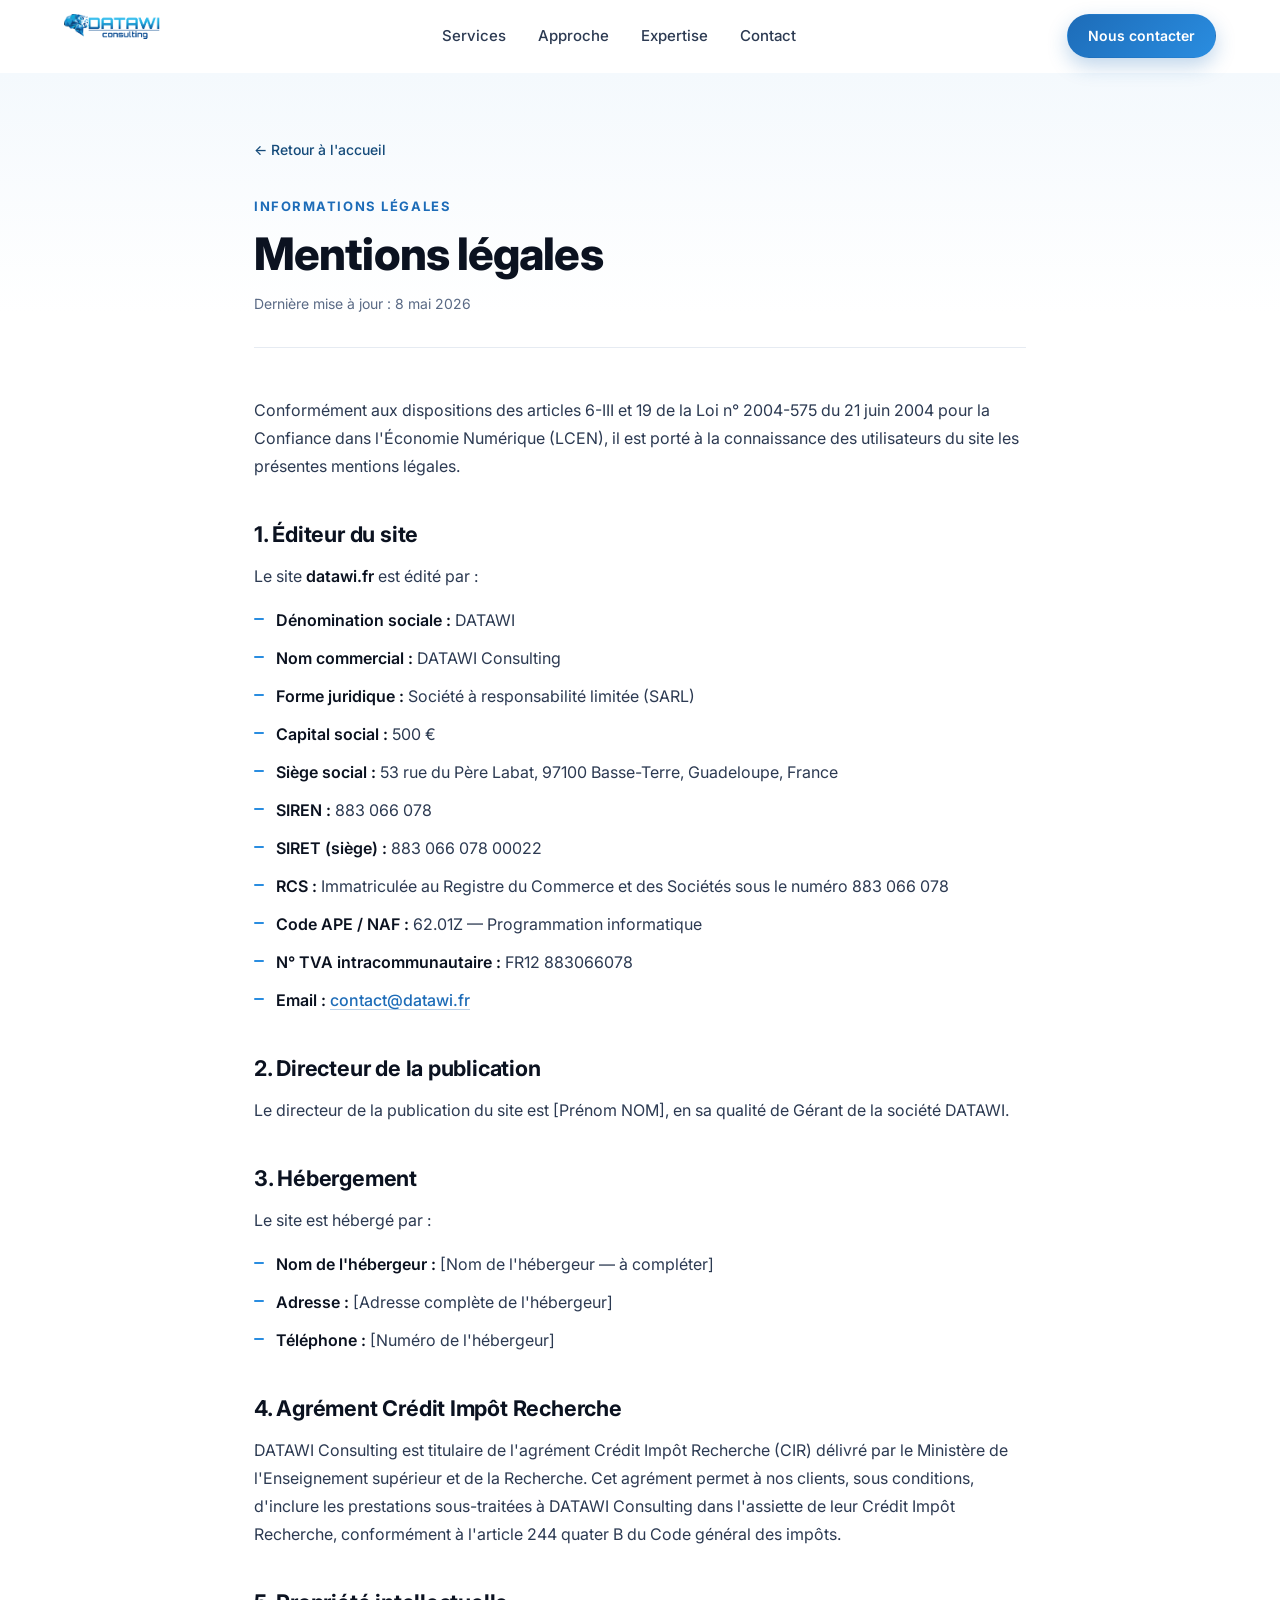
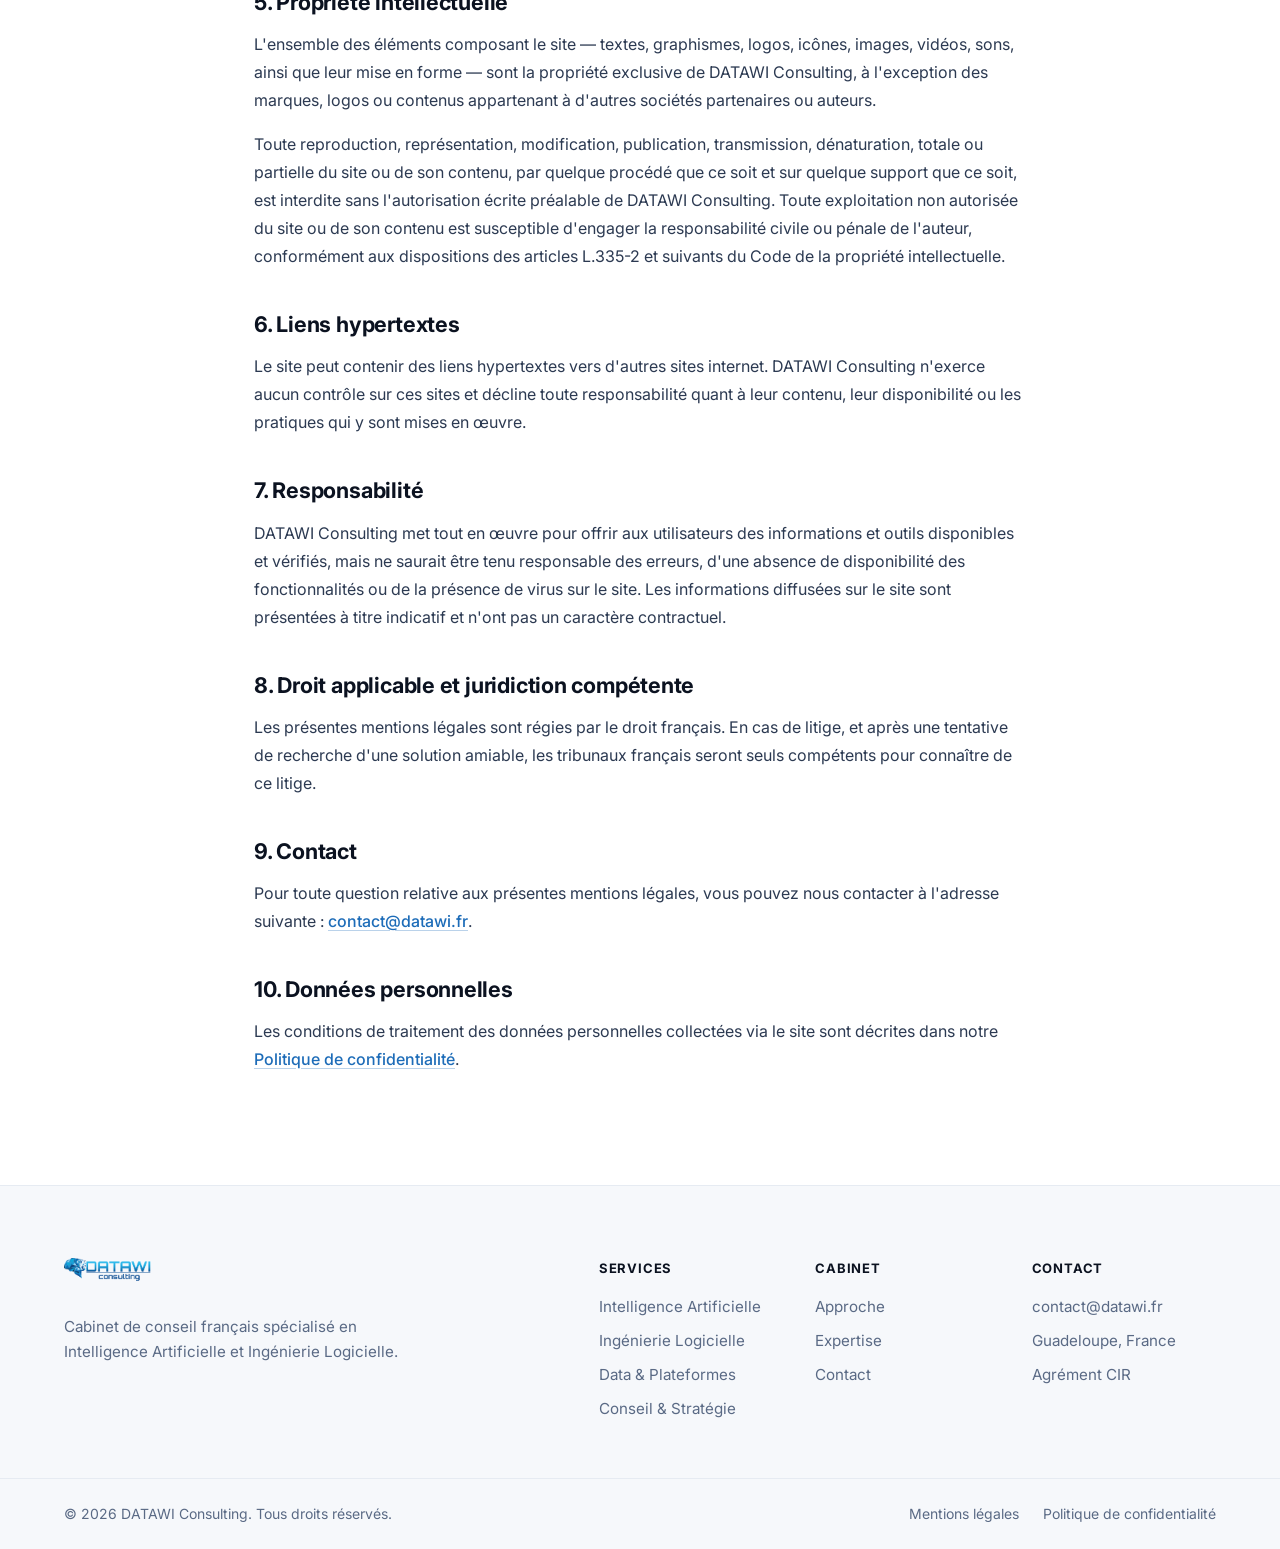
==== mentions-legales.html @ 80c9b4b9 "Initial DATAWI landing page" ====
<!DOCTYPE html>
<html lang="fr">
<head>
    <meta charset="UTF-8">
    <meta name="viewport" content="width=device-width, initial-scale=1.0">
    <meta name="description" content="Mentions légales du site DATAWI Consulting.">
    <meta name="robots" content="noindex, follow">
    <title>Mentions légales — DATAWI Consulting</title>
    <link rel="icon" type="image/png" href="assets/datawi-logo.png">
    <link rel="preconnect" href="https://fonts.googleapis.com">
    <link rel="preconnect" href="https://fonts.gstatic.com" crossorigin>
    <link href="https://fonts.googleapis.com/css2?family=Inter:wght@300;400;500;600;700;800&display=swap" rel="stylesheet">
    <link rel="stylesheet" href="styles.css">
</head>
<body>
    <!-- Header -->
    <header class="header" id="header">
        <div class="container header-inner">
            <a href="index.html" class="logo-link" aria-label="DATAWI Consulting — Retour à l'accueil">
                <img src="assets/datawi-logo.png" alt="DATAWI Consulting" class="logo">
            </a>
            <nav class="nav" aria-label="Navigation principale">
                <ul class="nav-list">
                    <li><a href="index.html#services">Services</a></li>
                    <li><a href="index.html#approche">Approche</a></li>
                    <li><a href="index.html#expertise">Expertise</a></li>
                    <li><a href="index.html#contact">Contact</a></li>
                </ul>
            </nav>
            <a href="index.html#contact" class="btn btn-primary btn-header">Nous contacter</a>
            <button class="menu-toggle" aria-label="Menu" aria-expanded="false">
                <span></span><span></span><span></span>
            </button>
        </div>
    </header>

    <!-- Legal content -->
    <main class="legal-page">
        <div class="container legal-container">
            <a href="index.html" class="legal-back">← Retour à l'accueil</a>
            <header class="legal-header">
                <span class="eyebrow">Informations légales</span>
                <h1>Mentions légales</h1>
                <p class="legal-meta">Dernière mise à jour : 8 mai 2026</p>
            </header>

            <div class="legal-content">
                <p>
                    Conformément aux dispositions des articles 6-III et 19 de la Loi n° 2004-575
                    du 21 juin 2004 pour la Confiance dans l'Économie Numérique (LCEN), il est
                    porté à la connaissance des utilisateurs du site les présentes mentions légales.
                </p>

                <h2>1. Éditeur du site</h2>
                <p>
                    Le site <strong>datawi.fr</strong> est édité par :
                </p>
                <ul>
                    <li><strong>Dénomination sociale :</strong> DATAWI</li>
                    <li><strong>Nom commercial :</strong> DATAWI Consulting</li>
                    <li><strong>Forme juridique :</strong> Société à responsabilité limitée (SARL)</li>
                    <li><strong>Capital social :</strong> 500 €</li>
                    <li><strong>Siège social :</strong> 53 rue du Père Labat, 97100 Basse-Terre, Guadeloupe, France</li>
                    <li><strong>SIREN :</strong> 883 066 078</li>
                    <li><strong>SIRET (siège) :</strong> 883 066 078 00022</li>
                    <li><strong>RCS :</strong> Immatriculée au Registre du Commerce et des Sociétés sous le numéro 883 066 078</li>
                    <li><strong>Code APE / NAF :</strong> 62.01Z — Programmation informatique</li>
                    <li><strong>N° TVA intracommunautaire :</strong> FR12 883066078</li>
                    <li><strong>Email :</strong> <a href="mailto:contact@datawi.fr">contact@datawi.fr</a></li>
                </ul>

                <h2>2. Directeur de la publication</h2>
                <p>
                    Le directeur de la publication du site est [Prénom NOM], en sa qualité de
                    Gérant de la société DATAWI.
                </p>

                <h2>3. Hébergement</h2>
                <p>
                    Le site est hébergé par :
                </p>
                <ul>
                    <li><strong>Nom de l'hébergeur :</strong> [Nom de l'hébergeur — à compléter]</li>
                    <li><strong>Adresse :</strong> [Adresse complète de l'hébergeur]</li>
                    <li><strong>Téléphone :</strong> [Numéro de l'hébergeur]</li>
                </ul>

                <h2>4. Agrément Crédit Impôt Recherche</h2>
                <p>
                    DATAWI Consulting est titulaire de l'agrément Crédit Impôt Recherche (CIR)
                    délivré par le Ministère de l'Enseignement supérieur et de la Recherche.
                    Cet agrément permet à nos clients, sous conditions, d'inclure les prestations
                    sous-traitées à DATAWI Consulting dans l'assiette de leur Crédit Impôt
                    Recherche, conformément à l'article 244 quater B du Code général des impôts.
                </p>

                <h2>5. Propriété intellectuelle</h2>
                <p>
                    L'ensemble des éléments composant le site — textes, graphismes, logos, icônes,
                    images, vidéos, sons, ainsi que leur mise en forme — sont la propriété
                    exclusive de DATAWI Consulting, à l'exception des marques, logos ou contenus
                    appartenant à d'autres sociétés partenaires ou auteurs.
                </p>
                <p>
                    Toute reproduction, représentation, modification, publication, transmission,
                    dénaturation, totale ou partielle du site ou de son contenu, par quelque
                    procédé que ce soit et sur quelque support que ce soit, est interdite sans
                    l'autorisation écrite préalable de DATAWI Consulting. Toute exploitation non
                    autorisée du site ou de son contenu est susceptible d'engager la responsabilité
                    civile ou pénale de l'auteur, conformément aux dispositions des articles
                    L.335-2 et suivants du Code de la propriété intellectuelle.
                </p>

                <h2>6. Liens hypertextes</h2>
                <p>
                    Le site peut contenir des liens hypertextes vers d'autres sites internet.
                    DATAWI Consulting n'exerce aucun contrôle sur ces sites et décline toute
                    responsabilité quant à leur contenu, leur disponibilité ou les pratiques
                    qui y sont mises en œuvre.
                </p>

                <h2>7. Responsabilité</h2>
                <p>
                    DATAWI Consulting met tout en œuvre pour offrir aux utilisateurs des
                    informations et outils disponibles et vérifiés, mais ne saurait être tenu
                    responsable des erreurs, d'une absence de disponibilité des fonctionnalités
                    ou de la présence de virus sur le site. Les informations diffusées sur le
                    site sont présentées à titre indicatif et n'ont pas un caractère contractuel.
                </p>

                <h2>8. Droit applicable et juridiction compétente</h2>
                <p>
                    Les présentes mentions légales sont régies par le droit français. En cas de
                    litige, et après une tentative de recherche d'une solution amiable, les
                    tribunaux français seront seuls compétents pour connaître de ce litige.
                </p>

                <h2>9. Contact</h2>
                <p>
                    Pour toute question relative aux présentes mentions légales, vous pouvez nous
                    contacter à l'adresse suivante :
                    <a href="mailto:contact@datawi.fr">contact@datawi.fr</a>.
                </p>

                <h2>10. Données personnelles</h2>
                <p>
                    Les conditions de traitement des données personnelles collectées via le site
                    sont décrites dans notre
                    <a href="politique-confidentialite.html">Politique de confidentialité</a>.
                </p>
            </div>
        </div>
    </main>

    <!-- Footer -->
    <footer class="footer">
        <div class="container footer-inner">
            <div class="footer-brand">
                <img src="assets/datawi-logo.png" alt="DATAWI Consulting" class="footer-logo">
                <p>Cabinet de conseil français spécialisé en Intelligence Artificielle et Ingénierie Logicielle.</p>
            </div>
            <div class="footer-cols">
                <div class="footer-col">
                    <h5>Services</h5>
                    <ul>
                        <li><a href="index.html#services">Intelligence Artificielle</a></li>
                        <li><a href="index.html#services">Ingénierie Logicielle</a></li>
                        <li><a href="index.html#services">Data & Plateformes</a></li>
                        <li><a href="index.html#services">Conseil & Stratégie</a></li>
                    </ul>
                </div>
                <div class="footer-col">
                    <h5>Cabinet</h5>
                    <ul>
                        <li><a href="index.html#approche">Approche</a></li>
                        <li><a href="index.html#expertise">Expertise</a></li>
                        <li><a href="index.html#contact">Contact</a></li>
                    </ul>
                </div>
                <div class="footer-col">
                    <h5>Contact</h5>
                    <ul>
                        <li><a href="mailto:contact@datawi.fr">contact@datawi.fr</a></li>
                        <li>Guadeloupe, France</li>
                        <li>Agrément CIR</li>
                    </ul>
                </div>
            </div>
        </div>
        <div class="footer-bottom">
            <div class="container footer-bottom-inner">
                <p>© 2026 DATAWI Consulting. Tous droits réservés.</p>
                <div class="footer-legal">
                    <a href="mentions-legales.html">Mentions légales</a>
                    <a href="politique-confidentialite.html">Politique de confidentialité</a>
                </div>
            </div>
        </div>
    </footer>

    <script>
        const header = document.getElementById('header');
        window.addEventListener('scroll', () => {
            header.classList.toggle('scrolled', window.scrollY > 20);
        });
        const toggle = document.querySelector('.menu-toggle');
        const nav = document.querySelector('.nav');
        toggle.addEventListener('click', () => {
            const open = nav.classList.toggle('open');
            toggle.classList.toggle('open', open);
            toggle.setAttribute('aria-expanded', open);
        });
    </script>
</body>
</html>
---- styles.css ----
/* ============================================================
   DATAWI Consulting — Landing page
   ============================================================ */

:root {
    /* Colors — pulled from logo */
    --blue-900: #0a2540;
    --blue-800: #103358;
    --blue-700: #154b7a;
    --blue-600: #1d6cb8;
    --blue-500: #2a8de0;
    --blue-400: #4ea7ee;
    --blue-300: #8cc7f4;
    --blue-100: #e6f2fb;
    --blue-50:  #f4f9fd;

    --ink-900: #0b1220;
    --ink-700: #2c3a52;
    --ink-500: #5a6a85;
    --ink-300: #98a4b8;
    --ink-100: #e6ebf2;
    --ink-50:  #f6f8fb;

    --white: #ffffff;
    --bg: #ffffff;

    /* Typography */
    --font: 'Inter', -apple-system, BlinkMacSystemFont, 'Segoe UI', sans-serif;

    /* Layout */
    --container: 1200px;
    --radius: 14px;
    --radius-lg: 22px;

    /* Shadows */
    --shadow-sm: 0 2px 8px rgba(15, 41, 80, 0.04);
    --shadow-md: 0 8px 28px rgba(15, 41, 80, 0.08);
    --shadow-lg: 0 24px 60px rgba(15, 41, 80, 0.12);

    /* Transitions */
    --t: 0.25s ease;
}

* { box-sizing: border-box; margin: 0; padding: 0; }

html { scroll-behavior: smooth; }

body {
    font-family: var(--font);
    color: var(--ink-900);
    background: var(--bg);
    line-height: 1.6;
    -webkit-font-smoothing: antialiased;
    -moz-osx-font-smoothing: grayscale;
}

img { max-width: 100%; display: block; }

a { color: inherit; text-decoration: none; transition: color var(--t); }

ul { list-style: none; }

.container {
    max-width: var(--container);
    margin: 0 auto;
    padding: 0 24px;
}

/* ===== Buttons ===== */
.btn {
    display: inline-flex;
    align-items: center;
    justify-content: center;
    gap: 8px;
    padding: 13px 24px;
    border-radius: 999px;
    font-weight: 600;
    font-size: 15px;
    border: 1.5px solid transparent;
    cursor: pointer;
    transition: all var(--t);
    white-space: nowrap;
    font-family: inherit;
}

.btn-primary {
    background: linear-gradient(135deg, var(--blue-600), var(--blue-500));
    color: var(--white);
    box-shadow: 0 8px 20px rgba(29, 108, 184, 0.28);
}
.btn-primary:hover {
    transform: translateY(-2px);
    box-shadow: 0 12px 28px rgba(29, 108, 184, 0.36);
}

.btn-ghost {
    color: var(--blue-700);
    border-color: transparent;
}
.btn-ghost:hover { color: var(--blue-600); }

.btn-ghost-light {
    color: var(--white);
    border-color: rgba(255,255,255,0.3);
}
.btn-ghost-light:hover {
    background: rgba(255,255,255,0.1);
    border-color: rgba(255,255,255,0.6);
}

.btn-large {
    padding: 16px 32px;
    font-size: 16px;
}

/* ===== Header ===== */
.header {
    position: sticky;
    top: 0;
    z-index: 100;
    background: rgba(255,255,255,0.85);
    backdrop-filter: saturate(180%) blur(14px);
    -webkit-backdrop-filter: saturate(180%) blur(14px);
    border-bottom: 1px solid transparent;
    transition: all var(--t);
}
.header.scrolled {
    border-bottom-color: var(--ink-100);
    box-shadow: var(--shadow-sm);
}

.header-inner {
    display: flex;
    align-items: center;
    justify-content: space-between;
    height: 72px;
    gap: 24px;
}

.logo-link { display: flex; align-items: center; }
.logo { height: 44px; width: auto; }

.nav-list {
    display: flex;
    gap: 32px;
    align-items: center;
}
.nav-list a {
    font-weight: 500;
    font-size: 15px;
    color: var(--ink-700);
    position: relative;
    padding: 6px 0;
}
.nav-list a:hover { color: var(--blue-600); }
.nav-list a::after {
    content: '';
    position: absolute;
    left: 0; bottom: 0;
    height: 2px;
    width: 0;
    background: var(--blue-600);
    transition: width var(--t);
}
.nav-list a:hover::after { width: 100%; }

.btn-header { padding: 10px 20px; font-size: 14px; }

.menu-toggle {
    display: none;
    flex-direction: column;
    gap: 5px;
    background: none;
    border: none;
    cursor: pointer;
    padding: 8px;
}
.menu-toggle span {
    width: 24px;
    height: 2px;
    background: var(--ink-900);
    transition: all var(--t);
}
.menu-toggle.open span:nth-child(1) { transform: translateY(7px) rotate(45deg); }
.menu-toggle.open span:nth-child(2) { opacity: 0; }
.menu-toggle.open span:nth-child(3) { transform: translateY(-7px) rotate(-45deg); }

/* ===== Hero ===== */
.hero {
    position: relative;
    padding: 100px 0 120px;
    overflow: hidden;
    background: linear-gradient(180deg, var(--blue-50) 0%, #ffffff 100%);
}

.hero-bg {
    position: absolute;
    inset: 0;
    z-index: 0;
    pointer-events: none;
}
.hero-shape {
    position: absolute;
    border-radius: 50%;
    filter: blur(80px);
    opacity: 0.5;
}
.shape-1 {
    width: 500px;
    height: 500px;
    background: radial-gradient(circle, var(--blue-300), transparent);
    top: -180px;
    right: -120px;
}
.shape-2 {
    width: 600px;
    height: 600px;
    background: radial-gradient(circle, var(--blue-400), transparent);
    bottom: -300px;
    left: -200px;
    opacity: 0.25;
}
.hero-grid {
    position: absolute;
    inset: 0;
    background-image:
        linear-gradient(rgba(29, 108, 184, 0.05) 1px, transparent 1px),
        linear-gradient(90deg, rgba(29, 108, 184, 0.05) 1px, transparent 1px);
    background-size: 48px 48px;
    mask-image: radial-gradient(ellipse at center, black 30%, transparent 70%);
}

.hero-inner {
    position: relative;
    z-index: 1;
}

.hero-content { max-width: 820px; }

.hero-badge {
    display: inline-block;
    padding: 6px 14px;
    border-radius: 999px;
    background: var(--blue-100);
    color: var(--blue-700);
    font-size: 13px;
    font-weight: 600;
    letter-spacing: 0.02em;
    margin-bottom: 24px;
}

.hero-title {
    font-size: clamp(2.4rem, 5vw, 4rem);
    font-weight: 800;
    line-height: 1.08;
    letter-spacing: -0.02em;
    margin-bottom: 24px;
    color: var(--ink-900);
}

.gradient-text {
    background: linear-gradient(135deg, var(--blue-600), var(--blue-400));
    -webkit-background-clip: text;
    background-clip: text;
    color: transparent;
}

.hero-subtitle {
    font-size: clamp(1.05rem, 1.5vw, 1.2rem);
    color: var(--ink-700);
    max-width: 660px;
    margin-bottom: 36px;
    line-height: 1.65;
}

.hero-actions {
    display: flex;
    gap: 16px;
    align-items: center;
    flex-wrap: wrap;
    margin-bottom: 64px;
}

.hero-stats {
    display: grid;
    grid-template-columns: repeat(3, auto);
    gap: 48px;
    padding-top: 32px;
    border-top: 1px solid var(--ink-100);
    max-width: 700px;
}
.stat-value {
    font-size: 1.6rem;
    font-weight: 800;
    color: var(--blue-700);
    letter-spacing: -0.02em;
    line-height: 1.05;
    margin-bottom: 8px;
    background: linear-gradient(135deg, var(--blue-700), var(--blue-500));
    -webkit-background-clip: text;
    background-clip: text;
    color: transparent;
}
.stat-label {
    font-size: 13px;
    color: var(--ink-500);
    font-weight: 500;
    line-height: 1.4;
}

/* ===== CIR strip ===== */
.cir-strip {
    padding: 28px 0;
    background: linear-gradient(90deg, var(--blue-50) 0%, var(--ink-50) 100%);
    border-top: 1px solid var(--blue-100);
    border-bottom: 1px solid var(--blue-100);
}
.cir-inner {
    display: flex;
    align-items: center;
    justify-content: center;
    gap: 20px;
    flex-wrap: wrap;
    text-align: left;
}
.cir-badge {
    flex-shrink: 0;
    width: 48px;
    height: 48px;
    border-radius: 12px;
    background: linear-gradient(135deg, var(--blue-600), var(--blue-500));
    color: var(--white);
    display: flex;
    align-items: center;
    justify-content: center;
    box-shadow: 0 6px 16px rgba(29, 108, 184, 0.25);
}
.cir-badge svg { width: 24px; height: 24px; }
.cir-text {
    display: flex;
    flex-direction: column;
    gap: 2px;
    max-width: 720px;
}
.cir-text strong {
    font-size: 15px;
    font-weight: 700;
    color: var(--blue-900);
    letter-spacing: -0.005em;
}
.cir-text span {
    font-size: 14px;
    color: var(--ink-500);
    line-height: 1.5;
}

/* ===== Section header ===== */
.section-header {
    text-align: center;
    max-width: 760px;
    margin: 0 auto 64px;
}
.eyebrow {
    display: inline-block;
    font-size: 13px;
    font-weight: 700;
    letter-spacing: 0.12em;
    text-transform: uppercase;
    color: var(--blue-600);
    margin-bottom: 14px;
}
.eyebrow-light { color: var(--blue-300); }

.section-header h2,
.approach-content h2,
.cta-content h2 {
    font-size: clamp(1.8rem, 3.4vw, 2.6rem);
    font-weight: 800;
    line-height: 1.18;
    letter-spacing: -0.02em;
    margin-bottom: 16px;
    color: var(--ink-900);
}
.section-subtitle {
    font-size: 1.05rem;
    color: var(--ink-500);
    line-height: 1.65;
}

/* ===== Services ===== */
.services {
    padding: 120px 0;
}

.services-grid {
    display: grid;
    grid-template-columns: repeat(auto-fit, minmax(260px, 1fr));
    gap: 24px;
}

.service-card {
    background: var(--white);
    border: 1px solid var(--ink-100);
    border-radius: var(--radius-lg);
    padding: 36px 32px;
    transition: all var(--t);
    position: relative;
    overflow: hidden;
}
.service-card::before {
    content: '';
    position: absolute;
    top: 0; left: 0; right: 0;
    height: 3px;
    background: linear-gradient(90deg, var(--blue-600), var(--blue-400));
    transform: scaleX(0);
    transform-origin: left;
    transition: transform var(--t);
}
.service-card:hover {
    border-color: transparent;
    box-shadow: var(--shadow-lg);
    transform: translateY(-4px);
}
.service-card:hover::before { transform: scaleX(1); }

.service-icon {
    width: 56px;
    height: 56px;
    border-radius: 16px;
    background: linear-gradient(135deg, var(--blue-100), var(--blue-50));
    color: var(--blue-600);
    display: flex;
    align-items: center;
    justify-content: center;
    margin-bottom: 24px;
}
.service-icon svg {
    width: 28px;
    height: 28px;
}

.service-card h3 {
    font-size: 1.25rem;
    font-weight: 700;
    margin-bottom: 12px;
    color: var(--ink-900);
    letter-spacing: -0.01em;
}
.service-card p {
    color: var(--ink-500);
    font-size: 0.95rem;
    margin-bottom: 20px;
    line-height: 1.6;
}

.service-list {
    border-top: 1px solid var(--ink-100);
    padding-top: 16px;
}
.service-list li {
    font-size: 0.9rem;
    color: var(--ink-700);
    padding: 6px 0;
    padding-left: 22px;
    position: relative;
    font-weight: 500;
}
.service-list li::before {
    content: '';
    position: absolute;
    left: 0;
    top: 13px;
    width: 12px;
    height: 2px;
    background: var(--blue-500);
    border-radius: 2px;
}

/* ===== Approach ===== */
.approach {
    padding: 120px 0;
    background: var(--ink-50);
    position: relative;
}

.approach-inner {
    display: grid;
    grid-template-columns: 1.2fr 1fr;
    gap: 80px;
    align-items: center;
}

.approach-content .eyebrow,
.approach-content h2 {
    text-align: left;
}

.approach-lead {
    font-size: 1.05rem;
    color: var(--ink-500);
    line-height: 1.7;
    margin-bottom: 40px;
}

.approach-steps {
    display: flex;
    flex-direction: column;
    gap: 24px;
}
.step {
    display: flex;
    gap: 20px;
    align-items: flex-start;
}
.step-number {
    flex: 0 0 56px;
    height: 56px;
    border-radius: 14px;
    background: var(--white);
    border: 1px solid var(--ink-100);
    display: flex;
    align-items: center;
    justify-content: center;
    font-size: 0.95rem;
    font-weight: 800;
    color: var(--blue-600);
    letter-spacing: -0.01em;
}
.step-body h4 {
    font-size: 1.05rem;
    font-weight: 700;
    margin-bottom: 4px;
    color: var(--ink-900);
}
.step-body p {
    color: var(--ink-500);
    font-size: 0.95rem;
    line-height: 1.55;
}

.approach-visual {
    position: relative;
    height: 480px;
}
.visual-card {
    position: absolute;
    background: var(--white);
    border-radius: 14px;
    padding: 18px 22px;
    box-shadow: var(--shadow-md);
    display: flex;
    align-items: center;
    gap: 12px;
    font-weight: 600;
    font-size: 14px;
    color: var(--ink-900);
    border: 1px solid var(--ink-100);
}
.visual-dot {
    width: 10px;
    height: 10px;
    border-radius: 50%;
    background: linear-gradient(135deg, var(--blue-600), var(--blue-400));
    box-shadow: 0 0 0 4px rgba(29, 108, 184, 0.15);
    flex-shrink: 0;
}
.card-1 { top: 20px; left: 20px; animation: float 6s ease-in-out infinite; }
.card-2 { top: 120px; right: 0; animation: float 6s ease-in-out infinite 1.5s; }
.card-3 { bottom: 140px; left: 40px; animation: float 6s ease-in-out infinite 3s; }
.card-4 { bottom: 30px; right: 30px; animation: float 6s ease-in-out infinite 4.5s; }

@keyframes float {
    0%, 100% { transform: translateY(0); }
    50% { transform: translateY(-12px); }
}

/* ===== Expertise ===== */
.expertise {
    padding: 120px 0;
}

.expertise-grid {
    display: grid;
    grid-template-columns: repeat(auto-fit, minmax(280px, 1fr));
    gap: 24px;
}

.expertise-card {
    padding: 32px;
    border-radius: var(--radius-lg);
    background: linear-gradient(180deg, var(--blue-50) 0%, var(--white) 100%);
    border: 1px solid var(--ink-100);
    transition: all var(--t);
}
.expertise-card:hover {
    transform: translateY(-3px);
    box-shadow: var(--shadow-md);
    border-color: var(--blue-300);
}
.expertise-icon {
    width: 40px;
    height: 40px;
    border-radius: 10px;
    background: var(--blue-600);
    color: var(--white);
    display: flex;
    align-items: center;
    justify-content: center;
    margin-bottom: 18px;
}
.expertise-icon svg { width: 20px; height: 20px; }

.expertise-card h3 {
    font-size: 1.1rem;
    font-weight: 700;
    margin-bottom: 8px;
    color: var(--ink-900);
}
.expertise-card p {
    color: var(--ink-500);
    font-size: 0.95rem;
    line-height: 1.6;
}

/* ===== CTA ===== */
.cta {
    padding: 60px 0 120px;
}
.cta-card {
    background: linear-gradient(135deg, var(--blue-900) 0%, var(--blue-700) 100%);
    border-radius: 28px;
    padding: 72px 64px;
    color: var(--white);
    display: grid;
    grid-template-columns: 1.3fr 1fr;
    gap: 64px;
    align-items: center;
    position: relative;
    overflow: hidden;
}
.cta-card::before {
    content: '';
    position: absolute;
    top: -100px;
    right: -100px;
    width: 360px;
    height: 360px;
    background: radial-gradient(circle, rgba(78, 167, 238, 0.35), transparent 70%);
}
.cta-card::after {
    content: '';
    position: absolute;
    bottom: -120px;
    left: -80px;
    width: 320px;
    height: 320px;
    background: radial-gradient(circle, rgba(140, 199, 244, 0.18), transparent 70%);
}

.cta-content { position: relative; z-index: 1; }
.cta-info { position: relative; z-index: 1; }

.cta-content h2 { color: var(--white); }
.cta-content p {
    color: rgba(255,255,255,0.78);
    font-size: 1.05rem;
    line-height: 1.7;
    margin-bottom: 32px;
    max-width: 460px;
}
.cta-actions {
    display: flex;
    gap: 14px;
    flex-wrap: wrap;
}

.cta-info {
    display: grid;
    gap: 24px;
}
.info-block {
    padding: 20px 24px;
    border-radius: 14px;
    background: rgba(255,255,255,0.06);
    border: 1px solid rgba(255,255,255,0.1);
}
.info-block h4 {
    font-size: 12px;
    font-weight: 600;
    letter-spacing: 0.12em;
    text-transform: uppercase;
    color: var(--blue-300);
    margin-bottom: 6px;
}
.info-block p {
    color: var(--white);
    font-size: 0.95rem;
    margin: 0;
    font-weight: 500;
    line-height: 1.5;
}

/* ===== Footer ===== */
.footer {
    background: var(--ink-50);
    padding-top: 72px;
    border-top: 1px solid var(--ink-100);
}
.footer-inner {
    display: grid;
    grid-template-columns: 1.5fr 2fr;
    gap: 72px;
    padding-bottom: 56px;
}
.footer-brand p {
    color: var(--ink-500);
    font-size: 0.95rem;
    line-height: 1.65;
    margin-top: 16px;
    max-width: 380px;
}
.footer-logo { height: 40px; width: auto; }

.footer-cols {
    display: grid;
    grid-template-columns: repeat(3, 1fr);
    gap: 32px;
}
.footer-col h5 {
    font-size: 13px;
    font-weight: 700;
    letter-spacing: 0.06em;
    text-transform: uppercase;
    color: var(--ink-900);
    margin-bottom: 16px;
}
.footer-col ul { display: flex; flex-direction: column; gap: 10px; }
.footer-col a, .footer-col li {
    color: var(--ink-500);
    font-size: 0.95rem;
}
.footer-col a:hover { color: var(--blue-600); }

.footer-bottom {
    padding: 24px 0;
    border-top: 1px solid var(--ink-100);
}
.footer-bottom-inner {
    display: flex;
    justify-content: space-between;
    align-items: center;
    flex-wrap: wrap;
    gap: 16px;
    font-size: 0.875rem;
    color: var(--ink-500);
}
.footer-legal { display: flex; gap: 24px; }
.footer-legal a:hover { color: var(--blue-600); }

/* ===== Legal pages ===== */
.legal-page {
    padding: 64px 0 96px;
    background: linear-gradient(180deg, var(--blue-50) 0%, #ffffff 240px);
    min-height: calc(100vh - 72px);
}
.legal-container {
    max-width: 820px;
}
.legal-back {
    display: inline-flex;
    align-items: center;
    gap: 6px;
    font-size: 14px;
    font-weight: 500;
    color: var(--blue-700);
    margin-bottom: 32px;
    transition: color var(--t);
}
.legal-back:hover { color: var(--blue-500); }

.legal-header {
    margin-bottom: 48px;
    padding-bottom: 32px;
    border-bottom: 1px solid var(--ink-100);
}
.legal-header .eyebrow {
    margin-bottom: 12px;
}
.legal-header h1 {
    font-size: clamp(2rem, 4vw, 2.8rem);
    font-weight: 800;
    line-height: 1.15;
    letter-spacing: -0.02em;
    color: var(--ink-900);
    margin-bottom: 12px;
}
.legal-meta {
    color: var(--ink-500);
    font-size: 14px;
}

.legal-content {
    color: var(--ink-700);
    font-size: 1rem;
    line-height: 1.75;
}
.legal-content h2 {
    font-size: 1.35rem;
    font-weight: 700;
    line-height: 1.3;
    color: var(--ink-900);
    margin: 40px 0 14px;
    letter-spacing: -0.01em;
}
.legal-content h2:first-child { margin-top: 0; }

.legal-content p {
    margin-bottom: 16px;
}
.legal-content ul {
    margin: 0 0 20px 0;
    padding-left: 0;
    list-style: none;
}
.legal-content ul li {
    position: relative;
    padding-left: 22px;
    margin-bottom: 10px;
}
.legal-content ul li::before {
    content: '';
    position: absolute;
    left: 0;
    top: 12px;
    width: 10px;
    height: 2px;
    background: var(--blue-500);
    border-radius: 2px;
}
.legal-content a {
    color: var(--blue-600);
    text-decoration: underline;
    text-decoration-color: rgba(29, 108, 184, 0.3);
    text-underline-offset: 3px;
    font-weight: 500;
}
.legal-content a:hover {
    text-decoration-color: var(--blue-600);
}
.legal-content strong {
    color: var(--ink-900);
    font-weight: 600;
}

@media (max-width: 720px) {
    .legal-page { padding: 40px 0 64px; }
    .legal-header { margin-bottom: 32px; padding-bottom: 24px; }
    .legal-content h2 { margin-top: 32px; font-size: 1.2rem; }
}

/* ===== Reveal animations ===== */
.reveal {
    opacity: 0;
    transform: translateY(20px);
    transition: opacity 0.6s ease, transform 0.6s ease;
}
.reveal.revealed {
    opacity: 1;
    transform: translateY(0);
}

/* ===== Responsive ===== */
@media (max-width: 960px) {
    .approach-inner {
        grid-template-columns: 1fr;
        gap: 48px;
    }
    .approach-visual {
        height: 380px;
        max-width: 480px;
        margin: 0 auto;
    }
    .cta-card {
        grid-template-columns: 1fr;
        padding: 56px 40px;
        gap: 40px;
    }
    .cta-info {
        grid-template-columns: repeat(3, 1fr);
    }
    .footer-inner {
        grid-template-columns: 1fr;
        gap: 48px;
    }
}

@media (max-width: 720px) {
    .hero { padding: 64px 0 80px; }
    .services, .approach, .expertise { padding: 80px 0; }

    .nav, .btn-header { display: none; }
    .nav.open {
        display: block;
        position: absolute;
        top: 72px;
        left: 0;
        right: 0;
        background: var(--white);
        border-bottom: 1px solid var(--ink-100);
        box-shadow: var(--shadow-md);
        padding: 24px;
    }
    .nav.open .nav-list {
        flex-direction: column;
        align-items: flex-start;
        gap: 16px;
    }
    .menu-toggle { display: flex; }

    .hero-stats {
        grid-template-columns: 1fr 1fr;
        gap: 28px;
    }
    .stat-value { font-size: 1.6rem; }

    .hero-actions { flex-direction: column; align-items: stretch; }
    .hero-actions .btn { width: 100%; }

    .cta-card { padding: 48px 28px; }
    .cta-info { grid-template-columns: 1fr; }
    .cta-actions { flex-direction: column; align-items: stretch; }
    .cta-actions .btn { width: 100%; }

    .footer-cols { grid-template-columns: 1fr 1fr; }
    .footer-bottom-inner { flex-direction: column; text-align: center; }

    .approach-visual { height: 420px; }
    .card-1, .card-2, .card-3, .card-4 {
        position: relative;
        top: auto; right: auto; bottom: auto; left: auto;
        margin-bottom: 12px;
    }
    .approach-visual {
        height: auto;
        display: flex;
        flex-direction: column;
        gap: 12px;
    }
}

@media (max-width: 420px) {
    .footer-cols { grid-template-columns: 1fr; }
    .footer-legal { flex-direction: column; gap: 8px; }
}
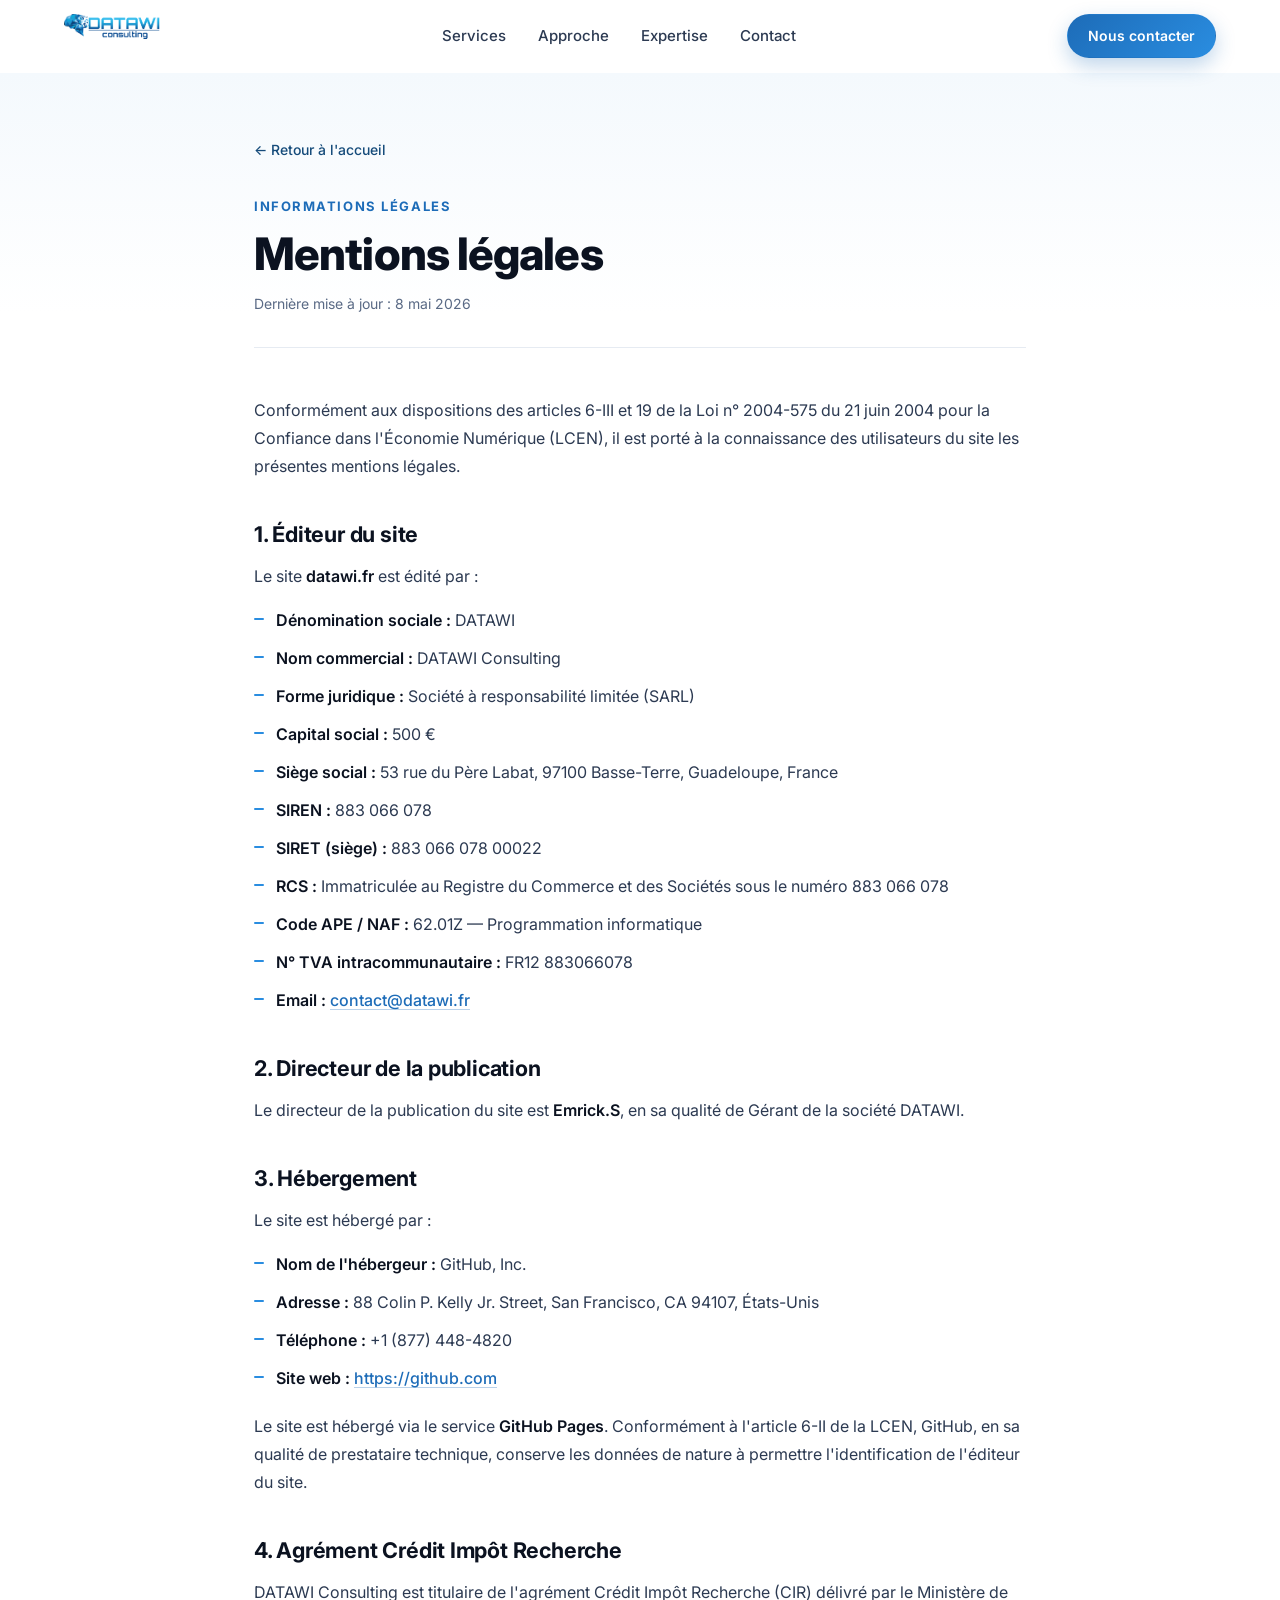
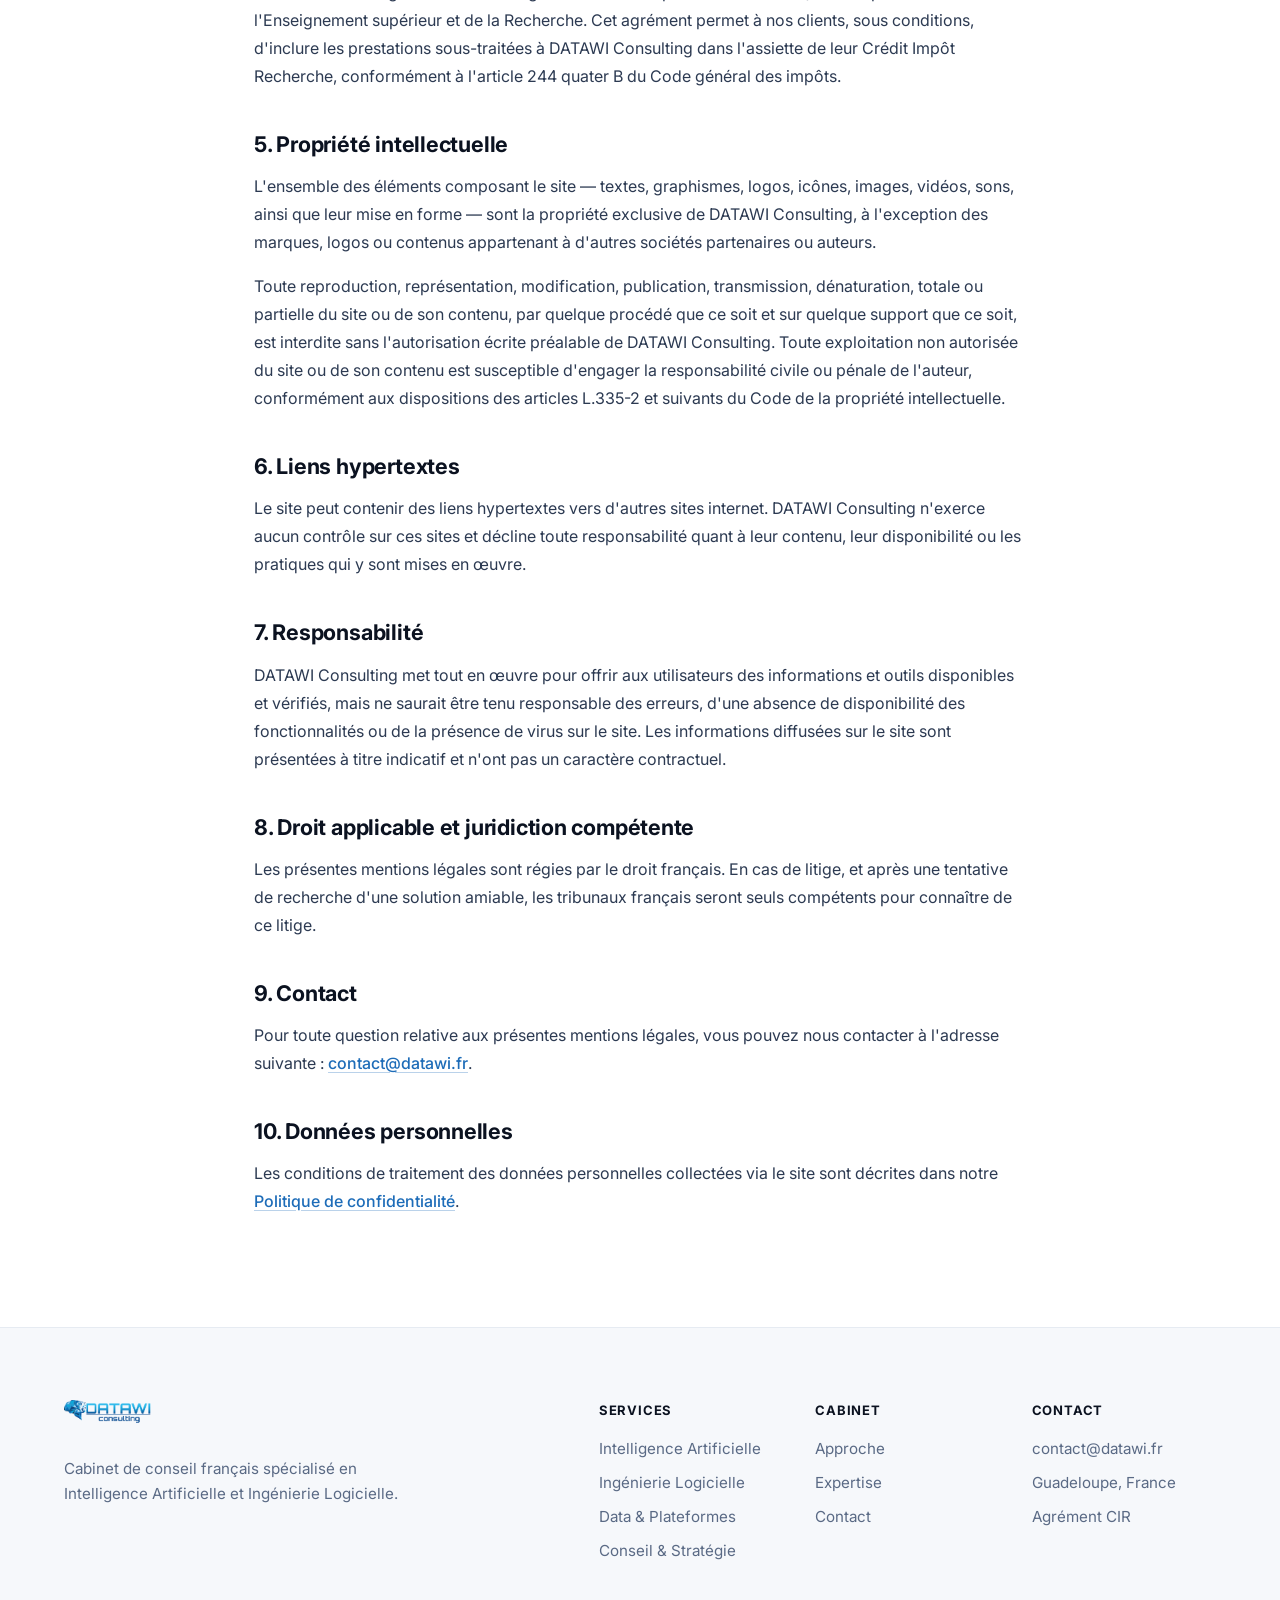
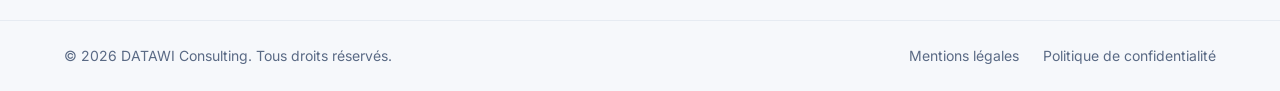
==== commit b925891d: "Improve GEO" ====
--- a/mentions-legales.html
+++ b/mentions-legales.html
@@ -3,9 +3,20 @@
 <head>
     <meta charset="UTF-8">
     <meta name="viewport" content="width=device-width, initial-scale=1.0">
+    <title>Mentions légales — DATAWI Consulting</title>
     <meta name="description" content="Mentions légales du site DATAWI Consulting.">
     <meta name="robots" content="noindex, follow">
-    <title>Mentions légales — DATAWI Consulting</title>
+    <link rel="canonical" href="https://datawi.fr/mentions-legales.html">
+
+    <!-- Open Graph -->
+    <meta property="og:type" content="website">
+    <meta property="og:locale" content="fr_FR">
+    <meta property="og:site_name" content="DATAWI Consulting">
+    <meta property="og:url" content="https://datawi.fr/mentions-legales.html">
+    <meta property="og:title" content="Mentions légales — DATAWI Consulting">
+    <meta property="og:description" content="Mentions légales du site DATAWI Consulting.">
+    <meta property="og:image" content="https://datawi.fr/assets/datawi-logo.png">
+
     <link rel="icon" type="image/png" href="assets/datawi-logo.png">
     <link rel="preconnect" href="https://fonts.googleapis.com">
     <link rel="preconnect" href="https://fonts.gstatic.com" crossorigin>
@@ -71,7 +82,7 @@
 
                 <h2>2. Directeur de la publication</h2>
                 <p>
-                    Le directeur de la publication du site est [Prénom NOM], en sa qualité de
+                    Le directeur de la publication du site est <strong>Emrick.S</strong>, en sa qualité de
                     Gérant de la société DATAWI.
                 </p>
 
@@ -80,10 +91,16 @@
                     Le site est hébergé par :
                 </p>
                 <ul>
-                    <li><strong>Nom de l'hébergeur :</strong> [Nom de l'hébergeur — à compléter]</li>
-                    <li><strong>Adresse :</strong> [Adresse complète de l'hébergeur]</li>
-                    <li><strong>Téléphone :</strong> [Numéro de l'hébergeur]</li>
+                    <li><strong>Nom de l'hébergeur :</strong> GitHub, Inc.</li>
+                    <li><strong>Adresse :</strong> 88 Colin P. Kelly Jr. Street, San Francisco, CA 94107, États-Unis</li>
+                    <li><strong>Téléphone :</strong> +1 (877) 448-4820</li>
+                    <li><strong>Site web :</strong> <a href="https://github.com" target="_blank" rel="noopener">https://github.com</a></li>
                 </ul>
+                <p>
+                    Le site est hébergé via le service <strong>GitHub Pages</strong>. Conformément
+                    à l'article 6-II de la LCEN, GitHub, en sa qualité de prestataire technique,
+                    conserve les données de nature à permettre l'identification de l'éditeur du site.
+                </p>
 
                 <h2>4. Agrément Crédit Impôt Recherche</h2>
                 <p>
@@ -211,5 +228,8 @@
             toggle.setAttribute('aria-expanded', open);
         });
     </script>
+
+    <!-- Cloudflare Web Analytics -->
+    <script defer src="https://static.cloudflareinsights.com/beacon.min.js" data-cf-beacon='{"token": "05e5d56b664644bbb10ebc865af85c94"}'></script>
 </body>
 </html>
